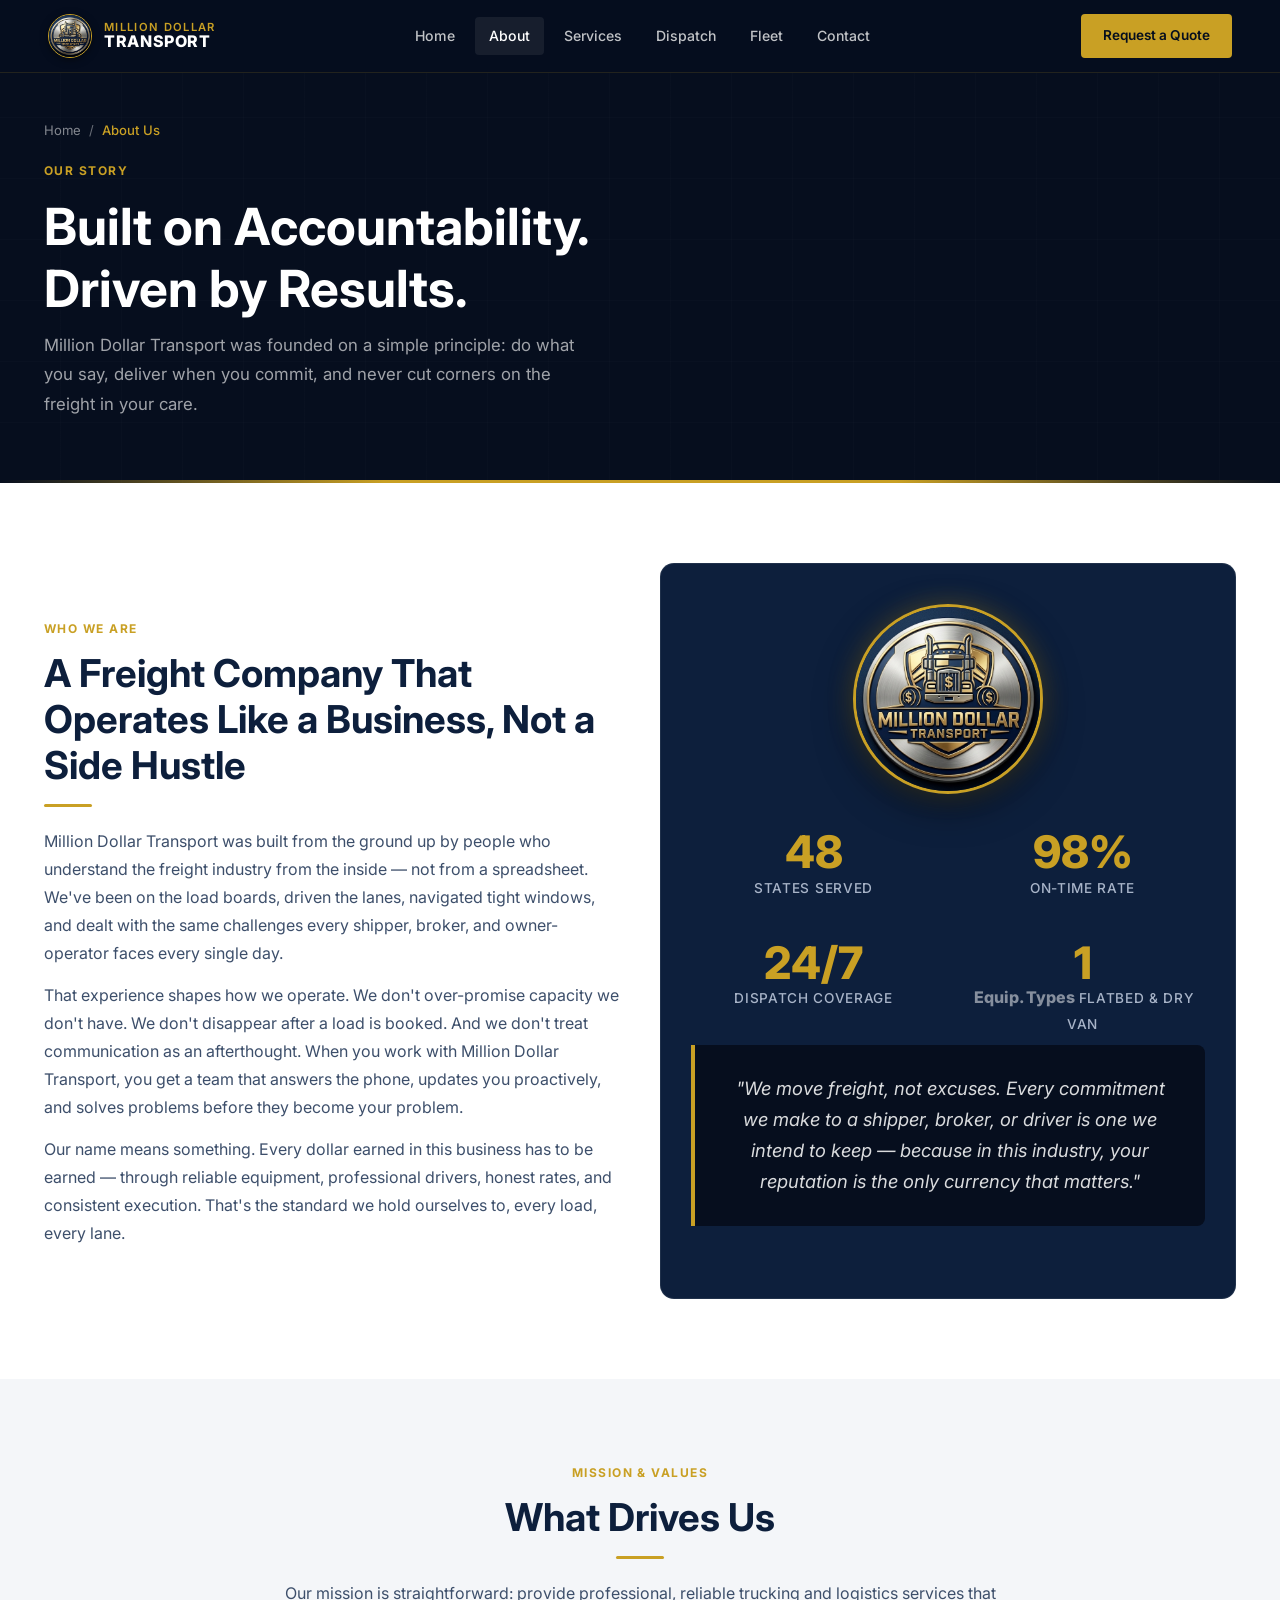
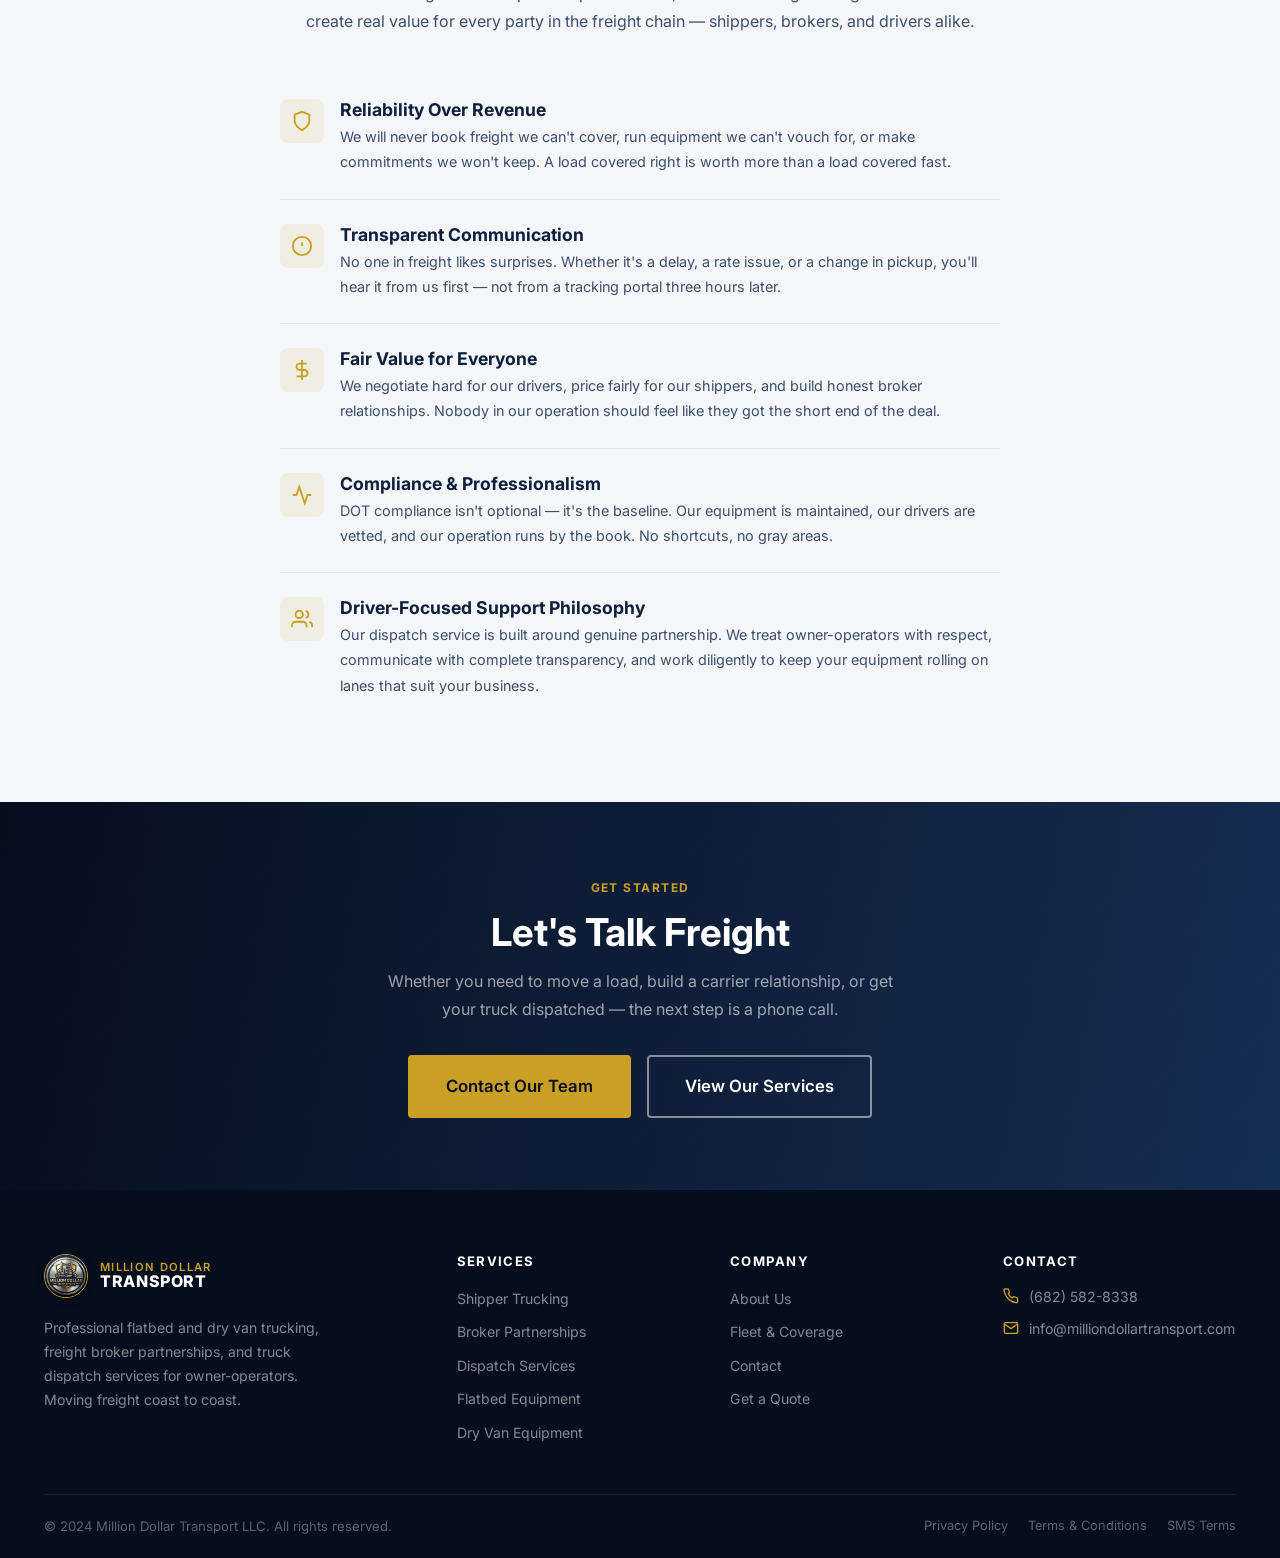
==== about.html @ 710939ff "Initial commit - Million Dollar Transport Website" ====
﻿<!DOCTYPE html>
<html lang="en">
<head>
  <meta charset="UTF-8" />
  <meta name="viewport" content="width=device-width, initial-scale=1.0" />
  <title>About Us — Million Dollar Transport</title>
  <meta name="description" content="Learn about Million Dollar Transport — a trucking and logistics company built on reliability, transparency, and delivering for shippers, brokers, and owner-operators." />
  <link rel="preconnect" href="https://fonts.googleapis.com" />
  <link rel="preconnect" href="https://fonts.gstatic.com" crossorigin />
  <link href="https://fonts.googleapis.com/css2?family=Inter:wght@400;500;600;700;800;900&display=swap" rel="stylesheet" />
  <link rel="stylesheet" href="css/style.css" />
</head>
<body>

<!-- NAV -->
<nav class="site-nav" role="navigation" aria-label="Main navigation">
  <div class="nav-inner">
    <a href="index.html" class="nav-logo" aria-label="Million Dollar Transport — Home">
      <img src="images/logo.jpg" alt="Million Dollar Transport Logo" class="nav-logo-img">
      <div class="nav-logo-text">
        <span class="nav-logo-line1">Million Dollar</span>
        <span class="nav-logo-line2">Transport</span>
      </div>
    </a>
    <div class="nav-links">
      <a href="index.html">Home</a>
      <a href="about.html">About</a>
      <a href="services.html">Services</a>
      <a href="dispatch.html">Dispatch</a>
      <a href="fleet.html">Fleet</a>
      <a href="contact.html">Contact</a>
    </div>
    <a href="contact.html" class="btn btn--gold btn--sm nav-cta">Request a Quote</a>
    <button class="nav-hamburger" aria-label="Toggle navigation" aria-expanded="false"><span></span><span></span><span></span></button>
  </div>
</nav>
<div class="nav-mobile" role="navigation" aria-label="Mobile navigation">
  <a href="index.html">Home</a><a href="about.html">About Us</a><a href="services.html">Services</a>
  <a href="dispatch.html">Dispatch Services</a><a href="fleet.html">Fleet &amp; Equipment</a>
  <a href="contact.html">Contact</a>
  <a href="contact.html" class="btn btn--gold">Request a Quote</a>
</div>

<!-- PAGE HERO -->
<section class="page-hero">
  <div class="container page-hero-content">
    <div class="breadcrumb"><a href="index.html">Home</a> / <span>About Us</span></div>
    <span class="section-label">Our Story</span>
    <h1>Built on Accountability.<br>Driven by Results.</h1>
    <p>Million Dollar Transport was founded on a simple principle: do what you say, deliver when you commit, and never cut corners on the freight in your care.</p>
  </div>
</section>

<!-- STORY SECTION -->
<section class="section">
  <div class="container">
    <div class="grid-2 align-center gap-lg">
      <div class="fade-in">
        <span class="section-label">Who We Are</span>
        <h2>A Freight Company That Operates Like a Business, Not a Side Hustle</h2>
        <div class="gold-rule"></div>
        <p>Million Dollar Transport was built from the ground up by people who understand the freight industry from the inside — not from a spreadsheet. We've been on the load boards, driven the lanes, navigated tight windows, and dealt with the same challenges every shipper, broker, and owner-operator faces every single day.</p>
        <p style="margin-top:14px;">That experience shapes how we operate. We don't over-promise capacity we don't have. We don't disappear after a load is booked. And we don't treat communication as an afterthought. When you work with Million Dollar Transport, you get a team that answers the phone, updates you proactively, and solves problems before they become your problem.</p>
        <p style="margin-top:14px;">Our name means something. Every dollar earned in this business has to be earned — through reliable equipment, professional drivers, honest rates, and consistent execution. That's the standard we hold ourselves to, every load, every lane.</p>
      </div>
      <div class="fade-in" style="transition-delay:.15s;">
        <!-- Stats block with Brand Emblem -->
        <div style="background:var(--navy);border-radius:var(--radius-lg);padding:40px 30px;box-shadow:var(--shadow-md);border:1px solid rgba(255,255,255,.08);text-align:center;">
          <img src="images/logo.jpg" alt="Million Dollar Transport Crest" class="brand-emblem-img" style="max-width:190px;margin:0 auto 28px;display:block;">
          <div style="display:grid;grid-template-columns:1fr 1fr;gap:24px;text-align:left;">
            <div class="stat-item">
            <span class="stat-num" data-count="48">0</span>
            <span class="stat-label">States Served</span>
          </div>
          <div class="stat-item">
            <span class="stat-num">98<span style="color:var(--gold)">%</span></span>
            <span class="stat-label">On-Time Rate</span>
          </div>
          <div class="stat-item">
            <span class="stat-num">24/7</span>
            <span class="stat-label">Dispatch Coverage</span>
          </div>
          <div class="stat-item">
            <span class="stat-num" data-count="2">0</span>
            <span class="stat-num" style="font-size:1rem;color:rgba(255,255,255,.5);display:inline;margin-left:2px;">Equip. Types</span>
            <span class="stat-label">Flatbed &amp; Dry Van</span>
          </div>
        </div>
        <div class="mission-block" style="margin-top:0;">
          <p>"We move freight, not excuses. Every commitment we make to a shipper, broker, or driver is one we intend to keep — because in this industry, your reputation is the only currency that matters."</p>
        </div>
      </div>
    </div>
  </div>
</section>

<!-- MISSION & VALUES -->
<section class="section section--gray">
  <div class="container">
    <div style="max-width:720px;margin:0 auto;">
      <div class="text-center mb-lg">
        <span class="section-label">Mission &amp; Values</span>
        <h2>What Drives Us</h2>
        <div class="gold-rule gold-rule--center"></div>
        <p>Our mission is straightforward: provide professional, reliable trucking and logistics services that create real value for every party in the freight chain — shippers, brokers, and drivers alike.</p>
      </div>
      <div>
        <div class="value-card fade-in">
          <div class="value-icon">
            <svg viewBox="0 0 24 24" aria-hidden="true"><path d="M12 22s8-4 8-10V5l-8-3-8 3v7c0 6 8 10 8 10z"/></svg>
          </div>
          <div class="value-body">
            <h4>Reliability Over Revenue</h4>
            <p>We will never book freight we can't cover, run equipment we can't vouch for, or make commitments we won't keep. A load covered right is worth more than a load covered fast.</p>
          </div>
        </div>
        <div class="value-card fade-in">
          <div class="value-icon">
            <svg viewBox="0 0 24 24" aria-hidden="true"><circle cx="12" cy="12" r="10"/><line x1="12" y1="8" x2="12" y2="12"/><line x1="12" y1="16" x2="12.01" y2="16"/></svg>
          </div>
          <div class="value-body">
            <h4>Transparent Communication</h4>
            <p>No one in freight likes surprises. Whether it's a delay, a rate issue, or a change in pickup, you'll hear it from us first — not from a tracking portal three hours later.</p>
          </div>
        </div>
        <div class="value-card fade-in">
          <div class="value-icon">
            <svg viewBox="0 0 24 24" aria-hidden="true"><line x1="12" y1="1" x2="12" y2="23"/><path d="M17 5H9.5a3.5 3.5 0 0 0 0 7h5a3.5 3.5 0 0 1 0 7H6"/></svg>
          </div>
          <div class="value-body">
            <h4>Fair Value for Everyone</h4>
            <p>We negotiate hard for our drivers, price fairly for our shippers, and build honest broker relationships. Nobody in our operation should feel like they got the short end of the deal.</p>
          </div>
        </div>
        <div class="value-card fade-in">
          <div class="value-icon">
            <svg viewBox="0 0 24 24" aria-hidden="true"><polyline points="22 12 18 12 15 21 9 3 6 12 2 12"/></svg>
          </div>
          <div class="value-body">
            <h4>Compliance &amp; Professionalism</h4>
            <p>DOT compliance isn't optional — it's the baseline. Our equipment is maintained, our drivers are vetted, and our operation runs by the book. No shortcuts, no gray areas.</p>
          </div>
        </div>
        <div class="value-card fade-in">
          <div class="value-icon">
            <svg viewBox="0 0 24 24" aria-hidden="true"><path d="M17 21v-2a4 4 0 0 0-4-4H5a4 4 0 0 0-4 4v2"/><circle cx="9" cy="7" r="4"/><path d="M23 21v-2a4 4 0 0 0-3-3.87"/><path d="M16 3.13a4 4 0 0 1 0 7.75"/></svg>
          </div>
          <div class="value-body">
            <h4>Driver-Focused Support Philosophy</h4>
            <p>Our dispatch service is built around genuine partnership. We treat owner-operators with respect, communicate with complete transparency, and work diligently to keep your equipment rolling on lanes that suit your business.</p>
          </div>
        </div>
      </div>
    </div>
  </div>
</section>

<!-- CTA -->
<div class="cta-band">
  <div class="container">
    <span class="section-label">Get Started</span>
    <h2>Let's Talk Freight</h2>
    <p>Whether you need to move a load, build a carrier relationship, or get your truck dispatched — the next step is a phone call.</p>
    <div class="actions">
      <a href="contact.html" class="btn btn--gold btn--lg">Contact Our Team</a>
      <a href="services.html" class="btn btn--outline-white btn--lg">View Our Services</a>
    </div>
  </div>
</div>

<!-- FOOTER -->
<footer class="site-footer" role="contentinfo">
  <div class="container">
    <div class="footer-top">
      <div class="footer-brand">
        <div class="footer-logo">
          <img src="images/logo.jpg" alt="Million Dollar Transport Logo" class="footer-logo-img">
          <div class="nav-logo-text"><span class="nav-logo-line1">Million Dollar</span><span class="nav-logo-line2">Transport</span></div>
        </div>
        <p>Professional flatbed and dry van trucking, freight broker partnerships, and truck dispatch services for owner-operators. Moving freight coast to coast.</p>
      </div>
      <div class="footer-col"><h4>Services</h4><ul><li><a href="services.html#shippers">Shipper Trucking</a></li><li><a href="services.html#brokers">Broker Partnerships</a></li><li><a href="dispatch.html">Dispatch Services</a></li><li><a href="fleet.html">Flatbed Equipment</a></li><li><a href="fleet.html">Dry Van Equipment</a></li></ul></div>
      <div class="footer-col"><h4>Company</h4><ul><li><a href="about.html">About Us</a></li><li><a href="fleet.html">Fleet &amp; Coverage</a></li><li><a href="contact.html">Contact</a></li><li><a href="contact.html">Get a Quote</a></li></ul></div>
      <div class="footer-col"><h4>Contact</h4>
        <div class="footer-contact-item"><svg viewBox="0 0 24 24" stroke-width="2" fill="none" aria-hidden="true"><path d="M22 16.92v3a2 2 0 0 1-2.18 2 19.79 19.79 0 0 1-8.63-3.07A19.5 19.5 0 0 1 4.69 12 19.79 19.79 0 0 1 1.61 3.41 2 2 0 0 1 3.6 1.21h3a2 2 0 0 1 2 1.72c.127.96.361 1.903.7 2.81a2 2 0 0 1-.45 2.11L7.91 8.73a16 16 0 0 0 6 6l.94-.94a2 2 0 0 1 2.11-.45c.907.339 1.85.573 2.81.7A2 2 0 0 1 21.73 16z"/></svg><a href="tel:+16825828338">(682) 582-8338</a></div>
        <div class="footer-contact-item"><svg viewBox="0 0 24 24" stroke-width="2" fill="none" aria-hidden="true"><path d="M4 4h16c1.1 0 2 .9 2 2v12c0 1.1-.9 2-2 2H4c-1.1 0-2-.9-2-2V6c0-1.1.9-2 2-2z"/><polyline points="22,6 12,13 2,6"/></svg><a href="mailto:info@milliondollartransport.com">info@milliondollartransport.com</a></div>
      </div>
    </div>
    <div class="footer-bottom">
      <p>&copy; 2024 Million Dollar Transport LLC. All rights reserved.</p>
      <div class="footer-legal"><a href="privacy.html">Privacy Policy</a><a href="terms.html">Terms &amp; Conditions</a><a href="sms-terms.html">SMS Terms</a></div>
    </div>
  </div>
</footer>
<script src="js/main.js"></script>
</body>
</html>
---- css/style.css ----
/* =====================================================
   MILLION DOLLAR TRANSPORT — GLOBAL STYLESHEET
   Design: Navy #0d1f3c / Gold #c9a024 / White / Steel Gray
   ===================================================== */

/* ---------- RESET & BASE ---------- */
*, *::before, *::after { box-sizing: border-box; margin: 0; padding: 0; }

html { scroll-behavior: smooth; font-size: 16px; }

body {
  font-family: 'Inter', 'Segoe UI', system-ui, -apple-system, sans-serif;
  color: #1a1f2e;
  background: #ffffff;
  line-height: 1.6;
  -webkit-font-smoothing: antialiased;
}

img { max-width: 100%; display: block; }
a { text-decoration: none; color: inherit; }
ul { list-style: none; }

/* ---------- CSS VARIABLES ---------- */
:root {
  --navy:        #0d1f3c;
  --navy-dark:   #060e1e;
  --navy-mid:    #162d52;
  --steel:       #3d4f6b;
  --steel-light: #6b7a94;
  --gold:        #c9a024;
  --gold-light:  #e8b830;
  --gold-dark:   #a07e18;
  --white:       #ffffff;
  --off-white:   #f4f6f9;
  --border:      #dde3ed;
  --text-dark:   #1a1f2e;
  --text-muted:  #6b7a94;

  --radius-sm:   4px;
  --radius:      8px;
  --radius-lg:   14px;

  --shadow-sm:   0 1px 4px rgba(0,0,0,.08);
  --shadow:      0 4px 18px rgba(0,0,0,.10);
  --shadow-lg:   0 12px 40px rgba(0,0,0,.18);

  --transition:  all .22s ease;
  --max-width:   1240px;
  --section-py:  80px;
}

/* ---------- TYPOGRAPHY ---------- */
h1,h2,h3,h4,h5,h6 {
  font-weight: 700;
  line-height: 1.2;
  color: var(--navy);
}
h1 { font-size: clamp(2rem, 4.5vw, 3.2rem); }
h2 { font-size: clamp(1.6rem, 3vw, 2.4rem); }
h3 { font-size: clamp(1.15rem, 2vw, 1.5rem); }
h4 { font-size: 1.1rem; }
p  { line-height: 1.75; color: var(--steel); }

.gold    { color: var(--gold); }
.navy    { color: var(--navy); }
.white   { color: var(--white); }
.muted   { color: var(--text-muted); }
.bold    { font-weight: 700; }
.small   { font-size: .875rem; }

/* ---------- LAYOUT UTILITIES ---------- */
.container {
  max-width: var(--max-width);
  margin: 0 auto;
  padding: 0 24px;
}
.section {
  padding: var(--section-py) 0;
}
.section--dark {
  background: var(--navy);
  color: var(--white);
}
.section--dark h2, .section--dark h3, .section--dark h4 { color: var(--white); }
.section--dark p { color: #a8b4c8; }

.section--gray {
  background: var(--off-white);
}
.section--border-top {
  border-top: 1px solid var(--border);
}

/* ---------- GRID HELPERS ---------- */
.grid-2 { display: grid; grid-template-columns: repeat(2, 1fr); gap: 32px; }
.grid-3 { display: grid; grid-template-columns: repeat(3, 1fr); gap: 28px; }
.grid-4 { display: grid; grid-template-columns: repeat(4, 1fr); gap: 24px; }

.flex { display: flex; }
.flex-center { display: flex; align-items: center; justify-content: center; }
.flex-between { display: flex; align-items: center; justify-content: space-between; }
.gap-sm { gap: 12px; }
.gap-md { gap: 24px; }
.gap-lg { gap: 40px; }
.align-center { align-items: center; }
.flex-col { flex-direction: column; }

.text-center { text-align: center; }
.text-left   { text-align: left; }
.mt-sm { margin-top: 12px; }
.mt-md { margin-top: 24px; }
.mt-lg { margin-top: 40px; }
.mb-sm { margin-bottom: 12px; }
.mb-md { margin-bottom: 24px; }
.mb-lg { margin-bottom: 40px; }

/* ---------- SECTION LABELS ---------- */
.section-label {
  display: inline-block;
  font-size: .75rem;
  font-weight: 700;
  letter-spacing: .12em;
  text-transform: uppercase;
  color: var(--gold);
  margin-bottom: 12px;
}

/* ---------- BUTTONS ---------- */
.btn {
  display: inline-flex;
  align-items: center;
  gap: 8px;
  padding: 13px 28px;
  font-size: .95rem;
  font-weight: 600;
  border-radius: var(--radius-sm);
  border: 2px solid transparent;
  cursor: pointer;
  transition: var(--transition);
  text-transform: none;
  white-space: nowrap;
  font-family: inherit;
}

.btn--gold {
  background: var(--gold);
  color: var(--navy-dark);
  border-color: var(--gold);
}
.btn--gold:hover {
  background: var(--gold-light);
  border-color: var(--gold-light);
  transform: translateY(-1px);
  box-shadow: 0 6px 20px rgba(201,160,36,.35);
}

.btn--outline-white {
  background: transparent;
  color: var(--white);
  border-color: rgba(255,255,255,.5);
}
.btn--outline-white:hover {
  background: rgba(255,255,255,.1);
  border-color: var(--white);
}

.btn--outline-navy {
  background: transparent;
  color: var(--navy);
  border-color: var(--navy);
}
.btn--outline-navy:hover {
  background: var(--navy);
  color: var(--white);
}

.btn--navy {
  background: var(--navy);
  color: var(--white);
  border-color: var(--navy);
}
.btn--navy:hover {
  background: var(--navy-mid);
  border-color: var(--navy-mid);
  transform: translateY(-1px);
}

.btn--sm { padding: 9px 20px; font-size: .85rem; }
.btn--lg { padding: 16px 36px; font-size: 1.05rem; }

/* ---------- CARDS ---------- */
.card {
  background: var(--white);
  border: 1px solid var(--border);
  border-radius: var(--radius-lg);
  padding: 32px 28px;
  transition: var(--transition);
}
.card:hover {
  box-shadow: var(--shadow-lg);
  transform: translateY(-3px);
  border-color: var(--gold);
}
.card--dark {
  background: var(--navy-mid);
  border-color: rgba(255,255,255,.08);
  color: var(--white);
}
.card--dark h3, .card--dark h4 { color: var(--white); }
.card--dark p { color: #a8b4c8; }

.card-icon {
  width: 52px;
  height: 52px;
  background: rgba(201,160,36,.12);
  border-radius: var(--radius);
  display: flex;
  align-items: center;
  justify-content: center;
  margin-bottom: 18px;
}
.card-icon svg { width: 26px; height: 26px; stroke: var(--gold); fill: none; stroke-width: 2; }
.card--dark .card-icon { background: rgba(201,160,36,.15); }

/* ---------- GOLD DIVIDER ---------- */
.gold-rule {
  width: 48px;
  height: 3px;
  background: var(--gold);
  border-radius: 2px;
  margin: 16px 0 20px;
}
.gold-rule--center { margin: 16px auto 20px; }

/* ---------- STAT ITEMS ---------- */
.stat-item { text-align: center; padding: 8px; }
.stat-num {
  font-size: clamp(2rem, 3.5vw, 2.8rem);
  font-weight: 800;
  color: var(--gold);
  line-height: 1;
  display: block;
}
.stat-label {
  font-size: .85rem;
  color: #a8b4c8;
  margin-top: 4px;
  font-weight: 500;
  text-transform: uppercase;
  letter-spacing: .05em;
}

/* ---------- BADGE / TAG ---------- */
.badge {
  display: inline-block;
  background: rgba(201,160,36,.15);
  color: var(--gold-dark);
  font-size: .78rem;
  font-weight: 700;
  padding: 3px 10px;
  border-radius: 3px;
  text-transform: uppercase;
  letter-spacing: .05em;
}
.badge--navy {
  background: rgba(13,31,60,.08);
  color: var(--navy);
}

/* =====================================================
   NAVIGATION
   ===================================================== */
.site-nav {
  position: fixed;
  top: 0; left: 0; right: 0;
  z-index: 1000;
  background: rgba(6,14,30,.97);
  backdrop-filter: blur(8px);
  -webkit-backdrop-filter: blur(8px);
  border-bottom: 1px solid rgba(201,160,36,.15);
  transition: box-shadow .3s;
}
.site-nav.scrolled {
  box-shadow: 0 2px 24px rgba(0,0,0,.35);
}
.nav-inner {
  display: flex;
  align-items: center;
  justify-content: space-between;
  height: 72px;
  padding: 0 28px;
  max-width: var(--max-width);
  margin: 0 auto;
}

/* Logo */
.nav-logo {
  display: flex;
  align-items: center;
  gap: 12px;
  text-decoration: none;
}
.nav-logo-img {
  width: 44px;
  height: 44px;
  aspect-ratio: 1 / 1;
  object-fit: cover;
  object-position: center;
  border-radius: 50%;
  border: 1.5px solid var(--gold);
  box-shadow: 0 2px 8px rgba(0,0,0,0.4);
  flex-shrink: 0;
  transition: transform 0.25s ease, box-shadow 0.25s ease;
}
.nav-logo:hover .nav-logo-img {
  transform: scale(1.08);
  box-shadow: 0 0 14px rgba(201,160,36,0.6);
}
.footer-logo-img {
  width: 44px;
  height: 44px;
  aspect-ratio: 1 / 1;
  object-fit: cover;
  object-position: center;
  border-radius: 50%;
  border: 1.5px solid var(--gold);
  box-shadow: 0 2px 8px rgba(0,0,0,0.3);
  flex-shrink: 0;
}
.brand-emblem-badge {
  display: inline-flex;
  flex-direction: column;
  align-items: center;
  text-align: center;
}
.brand-emblem-img {
  width: 100%;
  max-width: 260px;
  aspect-ratio: 1 / 1;
  object-fit: cover;
  object-position: center;
  border-radius: 50%;
  border: 3px solid var(--gold);
  box-shadow: 0 12px 36px rgba(0,0,0,0.5), 0 0 24px rgba(201,160,36,0.35);
  transition: transform 0.3s ease, box-shadow 0.3s ease;
}
.brand-emblem-img:hover {
  transform: scale(1.03);
  box-shadow: 0 16px 44px rgba(0,0,0,0.6), 0 0 32px rgba(201,160,36,0.55);
}
.brand-emblem-sm {
  width: 64px;
  height: 64px;
  aspect-ratio: 1 / 1;
  object-fit: cover;
  object-position: center;
  border-radius: 50%;
  border: 2px solid var(--gold);
  box-shadow: 0 4px 14px rgba(0,0,0,0.35);
  flex-shrink: 0;
}
.nav-logo-mark {
  width: 42px;
  height: 42px;
  background: var(--gold);
  border-radius: 4px;
  display: flex;
  align-items: center;
  justify-content: center;
  font-weight: 900;
  font-size: 1.1rem;
  color: var(--navy-dark);
  letter-spacing: -.02em;
  flex-shrink: 0;
}
.nav-logo-text { line-height: 1.1; }
.nav-logo-line1 {
  display: block;
  font-size: .7rem;
  font-weight: 600;
  color: var(--gold);
  text-transform: uppercase;
  letter-spacing: .12em;
}
.nav-logo-line2 {
  display: block;
  font-size: 1rem;
  font-weight: 800;
  color: var(--white);
  text-transform: uppercase;
  letter-spacing: .04em;
}

/* Nav links */
.nav-links {
  display: flex;
  align-items: center;
  gap: 6px;
}
.nav-links a {
  display: block;
  padding: 8px 14px;
  font-size: .88rem;
  font-weight: 500;
  color: rgba(255,255,255,.75);
  border-radius: var(--radius-sm);
  transition: var(--transition);
  white-space: nowrap;
}
.nav-links a:hover, .nav-links a.active {
  color: var(--white);
  background: rgba(255,255,255,.07);
}

.nav-cta { margin-left: 12px; }

/* Hamburger */
.nav-hamburger {
  display: none;
  flex-direction: column;
  gap: 5px;
  background: none;
  border: none;
  cursor: pointer;
  padding: 6px;
  border-radius: var(--radius-sm);
}
.nav-hamburger span {
  display: block;
  width: 24px;
  height: 2px;
  background: var(--white);
  border-radius: 2px;
  transition: var(--transition);
}
.nav-hamburger.open span:nth-child(1) { transform: rotate(45deg) translate(5px,5px); }
.nav-hamburger.open span:nth-child(2) { opacity: 0; }
.nav-hamburger.open span:nth-child(3) { transform: rotate(-45deg) translate(5px,-5px); }

/* Mobile menu */
.nav-mobile {
  display: none;
  position: fixed;
  top: 72px; left: 0; right: 0;
  background: var(--navy-dark);
  border-top: 1px solid rgba(201,160,36,.15);
  padding: 16px 24px 24px;
  z-index: 999;
  box-shadow: 0 8px 32px rgba(0,0,0,.4);
}
.nav-mobile.open { display: block; }
.nav-mobile a {
  display: block;
  padding: 12px 0;
  font-size: 1rem;
  font-weight: 500;
  color: rgba(255,255,255,.85);
  border-bottom: 1px solid rgba(255,255,255,.07);
}
.nav-mobile a:last-child { border-bottom: none; }
.nav-mobile a:hover { color: var(--gold); }
.nav-mobile .btn {
  display: flex;
  justify-content: center;
  margin-top: 16px;
}

/* =====================================================
   HERO SECTION
   ===================================================== */
.hero {
  position: relative;
  min-height: 100vh;
  display: flex;
  align-items: center;
  overflow: hidden;
  padding-top: 72px;
}

.hero-bg {
  position: absolute;
  inset: 0;
  background: var(--navy-dark);
}

/* Industrial grid / texture overlay */
.hero-bg::before {
  content: '';
  position: absolute;
  inset: 0;
  background:
    linear-gradient(135deg, rgba(13,31,60,.98) 40%, rgba(6,14,30,.85) 100%),
    repeating-linear-gradient(
      0deg,
      transparent,
      transparent 60px,
      rgba(255,255,255,.012) 60px,
      rgba(255,255,255,.012) 61px
    ),
    repeating-linear-gradient(
      90deg,
      transparent,
      transparent 60px,
      rgba(255,255,255,.012) 60px,
      rgba(255,255,255,.012) 61px
    );
  z-index: 1;
}

/* Gold accent line bottom */
.hero-bg::after {
  content: '';
  position: absolute;
  bottom: 0; left: 0; right: 0;
  height: 3px;
  background: linear-gradient(90deg, transparent, var(--gold), transparent);
  z-index: 3;
}

/* Decorative highway lines */
.hero-road {
  position: absolute;
  right: 0; top: 0; bottom: 0;
  width: 50%;
  z-index: 2;
  opacity: .07;
  background:
    repeating-linear-gradient(
      -15deg,
      transparent,
      transparent 80px,
      rgba(255,255,255,.4) 80px,
      rgba(255,255,255,.4) 82px
    );
}

.hero-content {
  position: relative;
  z-index: 4;
  max-width: var(--max-width);
  margin: 0 auto;
  padding: 80px 28px;
}

.hero-grid {
  display: grid;
  grid-template-columns: 1fr auto;
  align-items: center;
  gap: 50px;
}
.hero-emblem-showcase {
  position: relative;
  display: flex;
  flex-direction: column;
  align-items: center;
  margin-bottom: 40px;
}
.hero-emblem-img {
  width: 260px;
  height: 260px;
  aspect-ratio: 1 / 1;
  object-fit: cover;
  object-position: center;
  border-radius: 50%;
  border: 4px solid var(--gold);
  box-shadow: 0 16px 45px rgba(0,0,0,0.65), 0 0 35px rgba(201,160,36,0.35);
  animation: emblemFloat 6s ease-in-out infinite;
}
.hero-emblem-badge-tag {
  margin-top: 14px;
  font-size: .75rem;
  letter-spacing: .12em;
  text-transform: uppercase;
  color: var(--gold);
  font-weight: 700;
  background: rgba(13,31,60,.8);
  border: 1px solid rgba(201,160,36,.4);
  padding: 4px 14px;
  border-radius: 20px;
  backdrop-filter: blur(8px);
}
@keyframes emblemFloat {
  0%, 100% { transform: translateY(0); }
  50% { transform: translateY(-7px); }
}
@media (max-width: 900px) {
  .hero-grid {
    grid-template-columns: 1fr;
    gap: 30px;
  }
  .hero-emblem-showcase {
    display: none;
  }
}

.hero-eyebrow {
  font-size: .75rem;
  font-weight: 700;
  letter-spacing: .18em;
  text-transform: uppercase;
  color: var(--gold);
  margin-bottom: 20px;
  display: flex;
  align-items: center;
  gap: 10px;
}
.hero-eyebrow::before {
  content: '';
  display: block;
  width: 28px;
  height: 2px;
  background: var(--gold);
  border-radius: 2px;
}

.hero-headline {
  font-size: clamp(2.4rem, 5.5vw, 4rem);
  font-weight: 800;
  color: var(--white);
  line-height: 1.1;
  max-width: 700px;
  margin-bottom: 24px;
}
.hero-headline em {
  color: var(--gold);
  font-style: normal;
  display: block;
}

.hero-subhead {
  font-size: 1.1rem;
  color: rgba(255,255,255,.65);
  max-width: 520px;
  margin-bottom: 40px;
  line-height: 1.7;
}

.hero-actions {
  display: flex;
  gap: 16px;
  flex-wrap: wrap;
  margin-bottom: 60px;
}

.hero-stats {
  display: flex;
  gap: 40px;
  flex-wrap: wrap;
  padding-top: 40px;
  border-top: 1px solid rgba(255,255,255,.1);
}
.hero-stat { }
.hero-stat .num {
  font-size: 1.8rem;
  font-weight: 800;
  color: var(--gold);
  display: block;
}
.hero-stat .lbl {
  font-size: .8rem;
  color: rgba(255,255,255,.5);
  font-weight: 500;
  text-transform: uppercase;
  letter-spacing: .07em;
}

/* =====================================================
   PAGE HERO (inner pages)
   ===================================================== */
.page-hero {
  background: var(--navy-dark);
  padding: 120px 0 64px;
  position: relative;
  overflow: hidden;
}
.page-hero::before {
  content: '';
  position: absolute;
  inset: 0;
  background:
    repeating-linear-gradient(
      0deg, transparent, transparent 60px,
      rgba(255,255,255,.01) 60px, rgba(255,255,255,.01) 61px
    ),
    repeating-linear-gradient(
      90deg, transparent, transparent 60px,
      rgba(255,255,255,.01) 60px, rgba(255,255,255,.01) 61px
    );
}
.page-hero::after {
  content: '';
  position: absolute;
  bottom: 0; left: 0; right: 0;
  height: 3px;
  background: linear-gradient(90deg, transparent, var(--gold) 30%, var(--gold) 70%, transparent);
}
.page-hero-content {
  position: relative;
  z-index: 2;
}
.page-hero h1 { color: var(--white); margin-bottom: 12px; }
.page-hero p { color: rgba(255,255,255,.62); max-width: 560px; font-size: 1.05rem; }
.page-hero .section-label { margin-bottom: 16px; }

/* =====================================================
   SERVICES OVERVIEW
   ===================================================== */
.service-card {
  background: var(--white);
  border: 1px solid var(--border);
  border-radius: var(--radius-lg);
  padding: 36px 30px;
  transition: var(--transition);
  position: relative;
  overflow: hidden;
}
.service-card::before {
  content: '';
  position: absolute;
  top: 0; left: 0; right: 0;
  height: 3px;
  background: var(--gold);
  transform: scaleX(0);
  transition: transform .25s ease;
  transform-origin: left;
}
.service-card:hover::before { transform: scaleX(1); }
.service-card:hover {
  box-shadow: var(--shadow-lg);
  transform: translateY(-4px);
}
.service-card h3 { margin: 16px 0 10px; }
.service-card p { font-size: .93rem; margin-bottom: 20px; }
.service-card .learn-more {
  font-size: .88rem;
  font-weight: 600;
  color: var(--gold-dark);
  display: inline-flex;
  align-items: center;
  gap: 6px;
  transition: gap .2s ease;
}
.service-card:hover .learn-more { gap: 10px; }
.service-card .learn-more::after { content: '→'; }

/* =====================================================
   TRUST STRIP
   ===================================================== */
.trust-strip {
  background: var(--navy);
  padding: 28px 0;
  border-top: 1px solid rgba(201,160,36,.15);
  border-bottom: 1px solid rgba(201,160,36,.15);
}
.trust-item {
  display: flex;
  align-items: center;
  gap: 12px;
  color: rgba(255,255,255,.8);
}
.trust-item svg { stroke: var(--gold); fill: none; stroke-width: 2; flex-shrink: 0; }
.trust-item span { font-size: .88rem; font-weight: 500; }

/* =====================================================
   EQUIPMENT CARDS
   ===================================================== */
.equip-card {
  background: var(--navy-mid);
  border-radius: var(--radius-lg);
  overflow: hidden;
  border: 1px solid rgba(255,255,255,.06);
  transition: var(--transition);
}
.equip-card:hover {
  transform: translateY(-4px);
  box-shadow: var(--shadow-lg);
  border-color: rgba(201,160,36,.3);
}
.equip-visual {
  height: 200px;
  display: flex;
  align-items: center;
  justify-content: center;
  font-size: 5rem;
  position: relative;
  overflow: hidden;
  background: var(--navy-dark);
}
.equip-visual::before {
  content: '';
  position: absolute;
  inset: 0;
  background: repeating-linear-gradient(
    45deg,
    transparent, transparent 20px,
    rgba(255,255,255,.015) 20px, rgba(255,255,255,.015) 21px
  );
}
.equip-svg {
  width: 200px;
  height: 80px;
  position: relative;
  z-index: 1;
}
.equip-body {
  padding: 28px 24px;
}
.equip-body h3 { color: var(--white); margin-bottom: 8px; }
.equip-body p { color: #a8b4c8; font-size: .92rem; margin-bottom: 16px; }
.equip-specs {
  display: flex;
  flex-wrap: wrap;
  gap: 8px;
}
.equip-spec {
  background: rgba(201,160,36,.1);
  color: var(--gold);
  font-size: .78rem;
  font-weight: 600;
  padding: 4px 10px;
  border-radius: 3px;
  text-transform: uppercase;
  letter-spacing: .04em;
}

/* =====================================================
   DISPATCH SECTION
   ===================================================== */
.dispatch-option {
  background: var(--white);
  border: 2px solid var(--border);
  border-radius: var(--radius-lg);
  padding: 36px 30px;
  transition: var(--transition);
  position: relative;
}
.dispatch-option.featured {
  border-color: var(--gold);
}
.dispatch-option .featured-badge {
  position: absolute;
  top: -12px;
  left: 30px;
  background: var(--gold);
  color: var(--navy-dark);
  font-size: .72rem;
  font-weight: 700;
  padding: 3px 12px;
  border-radius: 3px;
  text-transform: uppercase;
  letter-spacing: .08em;
}
.dispatch-option h3 { color: var(--navy); margin: 0 0 8px; }
.dispatch-option .sub { color: var(--text-muted); font-size: .9rem; margin-bottom: 20px; }
.dispatch-option:hover {
  box-shadow: var(--shadow-lg);
  transform: translateY(-3px);
}

.dispatch-list {
  display: flex;
  flex-direction: column;
  gap: 10px;
  margin-bottom: 28px;
}
.dispatch-list li {
  display: flex;
  align-items: flex-start;
  gap: 10px;
  font-size: .93rem;
  color: var(--steel);
}
.dispatch-list li::before {
  content: '';
  display: block;
  width: 18px;
  height: 18px;
  min-width: 18px;
  border-radius: 50%;
  background: rgba(201,160,36,.15);
  background-image: url("data:image/svg+xml,%3Csvg xmlns='http://www.w3.org/2000/svg' viewBox='0 0 24 24' fill='none' stroke='%23c9a024' stroke-width='2.5' stroke-linecap='round' stroke-linejoin='round'%3E%3Cpolyline points='20 6 9 17 4 12'%3E%3C/polyline%3E%3C/svg%3E");
  background-size: 12px;
  background-position: center;
  background-repeat: no-repeat;
  margin-top: 2px;
}

/* =====================================================
   HOW IT WORKS — STEPS
   ===================================================== */
.steps {
  counter-reset: step-counter;
}
.step-item {
  display: flex;
  gap: 24px;
  padding: 28px 0;
  border-bottom: 1px solid var(--border);
  position: relative;
}
.step-item:last-child { border-bottom: none; }
.step-num {
  width: 48px;
  height: 48px;
  min-width: 48px;
  background: var(--navy);
  color: var(--gold);
  font-weight: 800;
  font-size: 1.1rem;
  border-radius: 50%;
  display: flex;
  align-items: center;
  justify-content: center;
}
.step-body h4 { margin-bottom: 6px; }
.step-body p { font-size: .93rem; }

/* =====================================================
   ABOUT / MISSION
   ===================================================== */
.mission-block {
  background: var(--navy-dark);
  border-left: 4px solid var(--gold);
  border-radius: 0 var(--radius) var(--radius) 0;
  padding: 28px 32px;
  margin: 32px 0;
}
.mission-block p {
  font-size: 1.15rem;
  color: rgba(255,255,255,.85);
  font-style: italic;
  line-height: 1.7;
}

.value-card {
  display: flex;
  gap: 16px;
  padding: 24px 0;
  border-bottom: 1px solid var(--border);
}
.value-card:last-child { border-bottom: none; }
.value-icon {
  width: 44px;
  height: 44px;
  min-width: 44px;
  background: rgba(201,160,36,.1);
  border-radius: var(--radius);
  display: flex;
  align-items: center;
  justify-content: center;
}
.value-icon svg { width: 22px; height: 22px; stroke: var(--gold); fill: none; stroke-width: 2; }
.value-body h4 { margin-bottom: 4px; }
.value-body p { font-size: .9rem; }

/* =====================================================
   FLEET PAGE
   ===================================================== */
.fleet-spec-table {
  width: 100%;
  border-collapse: collapse;
  font-size: .93rem;
  margin-top: 16px;
}
.fleet-spec-table th {
  background: var(--navy);
  color: var(--white);
  padding: 12px 16px;
  text-align: left;
  font-size: .82rem;
  font-weight: 600;
  text-transform: uppercase;
  letter-spacing: .06em;
}
.fleet-spec-table td {
  padding: 11px 16px;
  border-bottom: 1px solid var(--border);
  color: var(--steel);
}
.fleet-spec-table tr:nth-child(even) td { background: var(--off-white); }
.fleet-spec-table td:first-child { font-weight: 600; color: var(--navy); }

/* Coverage map */
.coverage-block {
  background: var(--navy);
  border-radius: var(--radius-lg);
  padding: 40px;
  text-align: center;
  position: relative;
  overflow: hidden;
}
.coverage-block::before {
  content: '';
  position: absolute;
  inset: 0;
  background: repeating-linear-gradient(
    45deg, transparent, transparent 24px,
    rgba(255,255,255,.015) 24px, rgba(255,255,255,.015) 25px
  );
}
.coverage-block h3 { color: var(--white); margin-bottom: 16px; position: relative; }
.coverage-block p { color: #a8b4c8; position: relative; }
.coverage-regions {
  display: flex;
  flex-wrap: wrap;
  gap: 10px;
  justify-content: center;
  margin-top: 24px;
  position: relative;
}
.region-tag {
  background: rgba(201,160,36,.15);
  border: 1px solid rgba(201,160,36,.25);
  color: var(--gold);
  font-size: .82rem;
  font-weight: 600;
  padding: 6px 14px;
  border-radius: 3px;
  text-transform: uppercase;
  letter-spacing: .04em;
}

/* =====================================================
   CONTACT PAGE
   ===================================================== */
.contact-grid {
  display: grid;
  grid-template-columns: 1fr 1.5fr;
  gap: 48px;
  align-items: start;
}
.contact-info-card {
  background: var(--navy);
  border-radius: var(--radius-lg);
  padding: 36px;
  color: var(--white);
  position: sticky;
  top: 96px;
}
.contact-info-card h3 { color: var(--white); margin-bottom: 24px; }
.contact-item {
  display: flex;
  gap: 14px;
  margin-bottom: 24px;
  align-items: flex-start;
}
.contact-item-icon {
  width: 40px;
  height: 40px;
  min-width: 40px;
  background: rgba(201,160,36,.15);
  border-radius: var(--radius);
  display: flex;
  align-items: center;
  justify-content: center;
}
.contact-item-icon svg { width: 20px; height: 20px; stroke: var(--gold); fill: none; stroke-width: 2; }
.contact-item-text label {
  display: block;
  font-size: .75rem;
  font-weight: 600;
  color: rgba(255,255,255,.45);
  text-transform: uppercase;
  letter-spacing: .08em;
  margin-bottom: 2px;
}
.contact-item-text a, .contact-item-text span {
  font-size: .95rem;
  font-weight: 500;
  color: var(--white);
}
.contact-item-text a:hover { color: var(--gold); }

/* Form */
.contact-form { }
.form-grid {
  display: grid;
  grid-template-columns: 1fr 1fr;
  gap: 16px;
  margin-bottom: 16px;
}
.form-group { margin-bottom: 16px; }
.form-group label {
  display: block;
  font-size: .85rem;
  font-weight: 600;
  color: var(--navy);
  margin-bottom: 6px;
}
.form-group input,
.form-group select,
.form-group textarea {
  width: 100%;
  padding: 12px 16px;
  border: 1.5px solid var(--border);
  border-radius: var(--radius);
  font-size: .93rem;
  font-family: inherit;
  color: var(--text-dark);
  background: var(--white);
  transition: border-color .2s, box-shadow .2s;
  outline: none;
}
.form-group input:focus,
.form-group select:focus,
.form-group textarea:focus {
  border-color: var(--gold);
  box-shadow: 0 0 0 3px rgba(201,160,36,.15);
}
.form-group textarea { resize: vertical; min-height: 130px; }
.form-consent {
  font-size: .82rem;
  color: var(--text-muted);
  margin-bottom: 20px;
  line-height: 1.6;
}
.form-consent a { color: var(--gold-dark); text-decoration: underline; }

/* =====================================================
   LEGAL PAGES
   ===================================================== */
.legal-content {
  max-width: 820px;
  margin: 0 auto;
}
.legal-content h2 {
  font-size: 1.4rem;
  margin: 36px 0 12px;
  padding-top: 12px;
  border-top: 1px solid var(--border);
}
.legal-content h2:first-of-type { border-top: none; margin-top: 0; }
.legal-content h3 { font-size: 1.1rem; margin: 20px 0 8px; color: var(--steel); }
.legal-content p { font-size: .93rem; margin-bottom: 14px; }
.legal-content ul {
  list-style: disc;
  padding-left: 24px;
  margin-bottom: 14px;
}
.legal-content ul li {
  font-size: .93rem;
  color: var(--steel);
  margin-bottom: 6px;
  padding-left: 4px;
}
.legal-content .highlight-box {
  background: rgba(201,160,36,.08);
  border-left: 4px solid var(--gold);
  border-radius: 0 var(--radius) var(--radius) 0;
  padding: 18px 22px;
  margin: 20px 0;
  font-size: .93rem;
  color: var(--steel);
}
.legal-content .highlight-box strong { color: var(--navy); }
.legal-effective {
  background: var(--off-white);
  border-radius: var(--radius);
  padding: 14px 20px;
  font-size: .85rem;
  color: var(--text-muted);
  margin-bottom: 32px;
  display: flex;
  gap: 24px;
}

/* =====================================================
   FOOTER
   ===================================================== */
.site-footer {
  background: var(--navy-dark);
  color: rgba(255,255,255,.7);
  padding-top: 64px;
}
.footer-top {
  display: grid;
  grid-template-columns: 1.6fr 1fr 1fr 1fr;
  gap: 40px;
  padding-bottom: 48px;
  border-bottom: 1px solid rgba(255,255,255,.07);
}
.footer-brand {}
.footer-logo {
  display: flex;
  align-items: center;
  gap: 12px;
  margin-bottom: 18px;
}
.footer-brand p {
  font-size: .88rem;
  color: rgba(255,255,255,.5);
  line-height: 1.7;
  max-width: 300px;
}
.footer-col h4 {
  color: var(--white);
  font-size: .82rem;
  font-weight: 700;
  text-transform: uppercase;
  letter-spacing: .1em;
  margin-bottom: 16px;
}
.footer-col ul {
  display: flex;
  flex-direction: column;
  gap: 8px;
}
.footer-col ul li a {
  font-size: .88rem;
  color: rgba(255,255,255,.5);
  transition: color .2s;
}
.footer-col ul li a:hover { color: var(--gold); }
.footer-contact-item {
  display: flex;
  gap: 10px;
  margin-bottom: 10px;
  font-size: .88rem;
  color: rgba(255,255,255,.5);
  align-items: flex-start;
}
.footer-contact-item svg { stroke: var(--gold); flex-shrink: 0; width: 16px; height: 16px; margin-top: 2px; }
.footer-contact-item a { color: rgba(255,255,255,.5); }
.footer-contact-item a:hover { color: var(--gold); }

.footer-bottom {
  display: flex;
  align-items: center;
  justify-content: space-between;
  padding: 20px 0;
  flex-wrap: wrap;
  gap: 12px;
}
.footer-bottom p { font-size: .82rem; color: rgba(255,255,255,.35); }
.footer-legal {
  display: flex;
  gap: 20px;
  flex-wrap: wrap;
}
.footer-legal a {
  font-size: .8rem;
  color: rgba(255,255,255,.35);
  transition: color .2s;
}
.footer-legal a:hover { color: var(--gold); }

/* =====================================================
   CTA BAND
   ===================================================== */
.cta-band {
  background: linear-gradient(100deg, var(--navy-dark), var(--navy-mid));
  padding: 72px 0;
  text-align: center;
  position: relative;
  overflow: hidden;
}
.cta-band::before {
  content: '';
  position: absolute;
  inset: 0;
  background: repeating-linear-gradient(
    -45deg, transparent, transparent 40px,
    rgba(255,255,255,.01) 40px, rgba(255,255,255,.01) 41px
  );
}
.cta-band > * { position: relative; z-index: 2; }
.cta-band h2 { color: var(--white); margin-bottom: 12px; }
.cta-band p { color: rgba(255,255,255,.6); max-width: 520px; margin: 0 auto 32px; }
.cta-band .actions { display: flex; gap: 16px; justify-content: center; flex-wrap: wrap; }

/* =====================================================
   BREADCRUMB
   ===================================================== */
.breadcrumb {
  display: flex;
  align-items: center;
  gap: 8px;
  font-size: .82rem;
  color: rgba(255,255,255,.4);
  margin-bottom: 16px;
}
.breadcrumb a { color: rgba(255,255,255,.5); }
.breadcrumb a:hover { color: var(--gold); }
.breadcrumb span { color: var(--gold); font-weight: 500; }

/* =====================================================
   MISC HELPERS
   ===================================================== */
.divider {
  height: 1px;
  background: var(--border);
  margin: 0;
}
.divider--dark { background: rgba(255,255,255,.08); }

/* Animated counter */
.count-num { display: inline; }

/* Scroll fade-in */
.fade-in {
  opacity: 0;
  transform: translateY(24px);
  transition: opacity .6s ease, transform .6s ease;
}
.fade-in.visible {
  opacity: 1;
  transform: none;
}

/* =====================================================
   RESPONSIVE
   ===================================================== */
@media (max-width: 1024px) {
  .grid-4 { grid-template-columns: repeat(2, 1fr); }
  .footer-top { grid-template-columns: 1fr 1fr; }
  .contact-grid { grid-template-columns: 1fr; }
  .contact-info-card { position: static; }
}

@media (max-width: 768px) {
  :root { --section-py: 56px; }
  .nav-links, .nav-cta { display: none; }
  .nav-hamburger { display: flex; }

  .grid-2, .grid-3, .grid-4 { grid-template-columns: 1fr; }
  .hero-stats { gap: 24px; }
  .hero-actions { flex-direction: column; }
  .hero-actions .btn { justify-content: center; }

  .footer-top { grid-template-columns: 1fr; gap: 32px; }
  .footer-bottom { flex-direction: column; align-items: flex-start; }

  .form-grid { grid-template-columns: 1fr; }

  .cta-band .actions { flex-direction: column; align-items: center; }
}

@media (max-width: 480px) {
  .container { padding: 0 16px; }
  .nav-inner { padding: 0 16px; }
  .hero-headline { font-size: 2rem; }
}
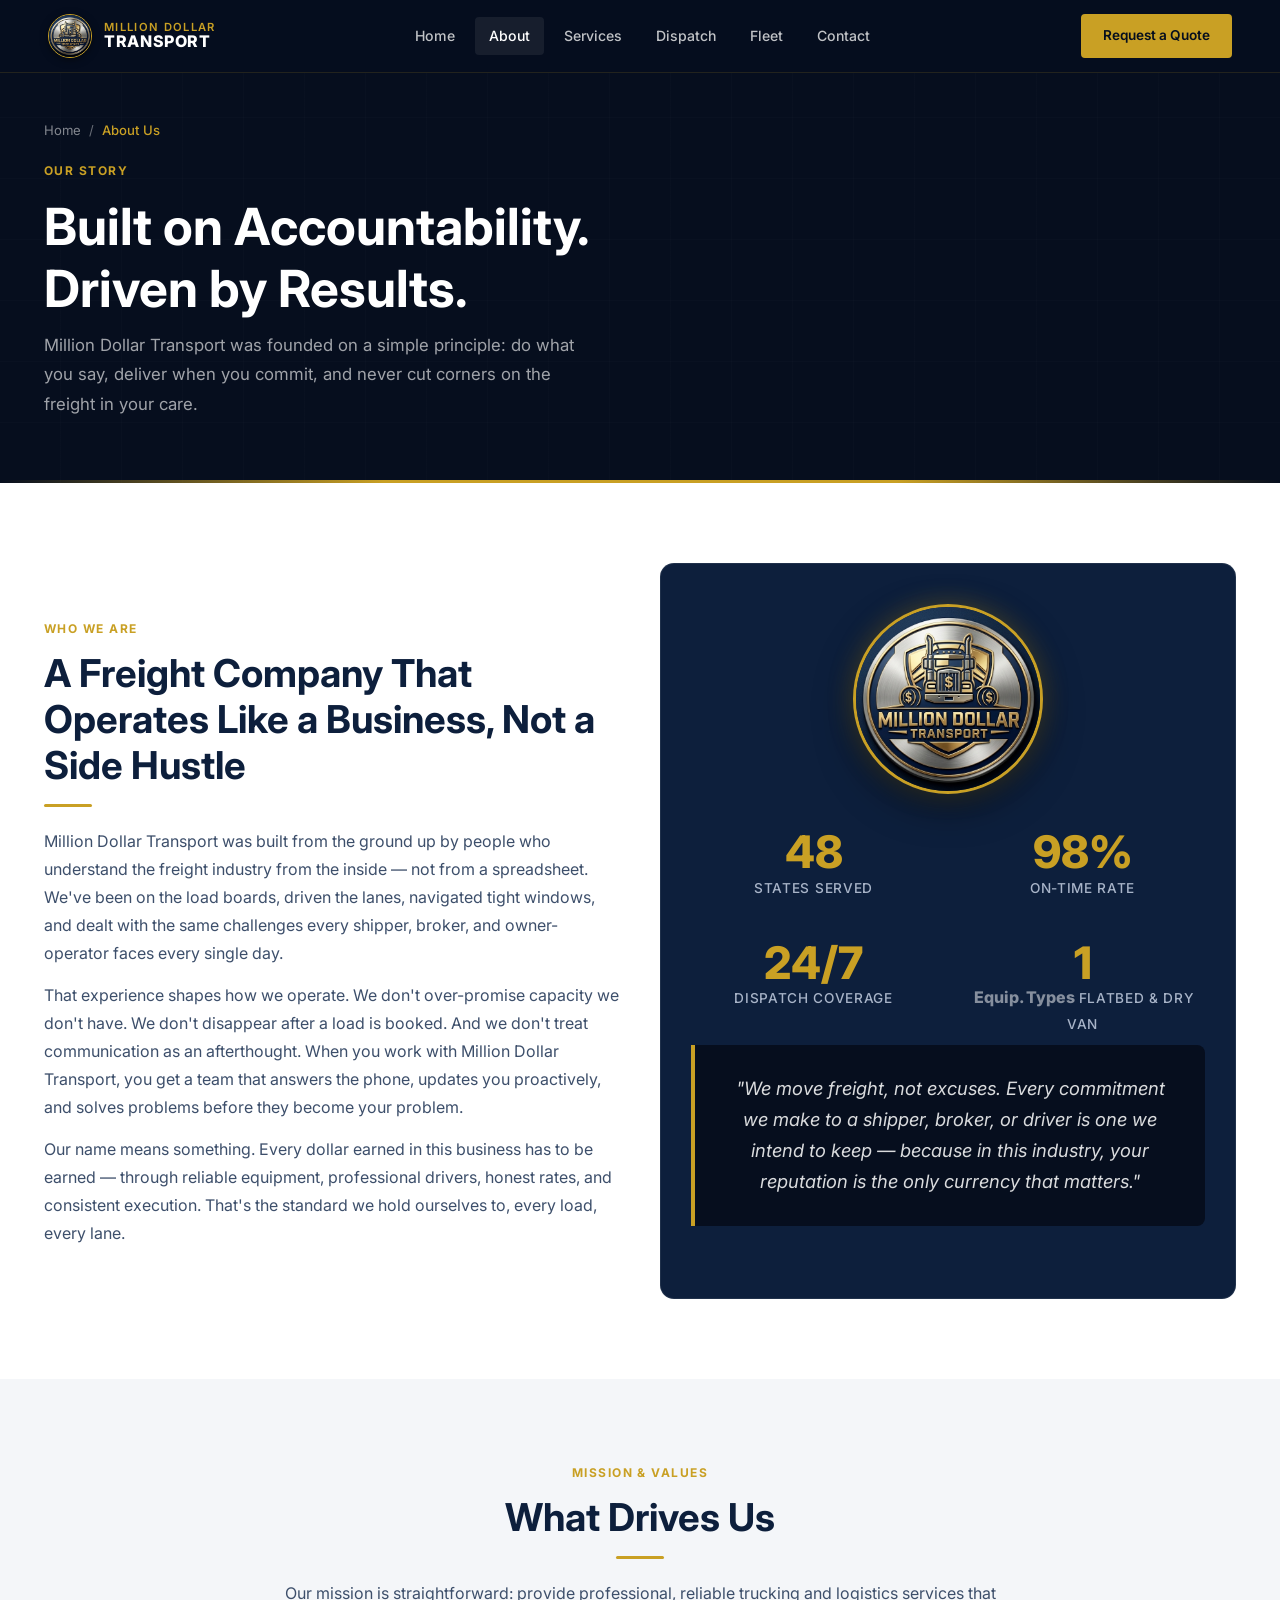
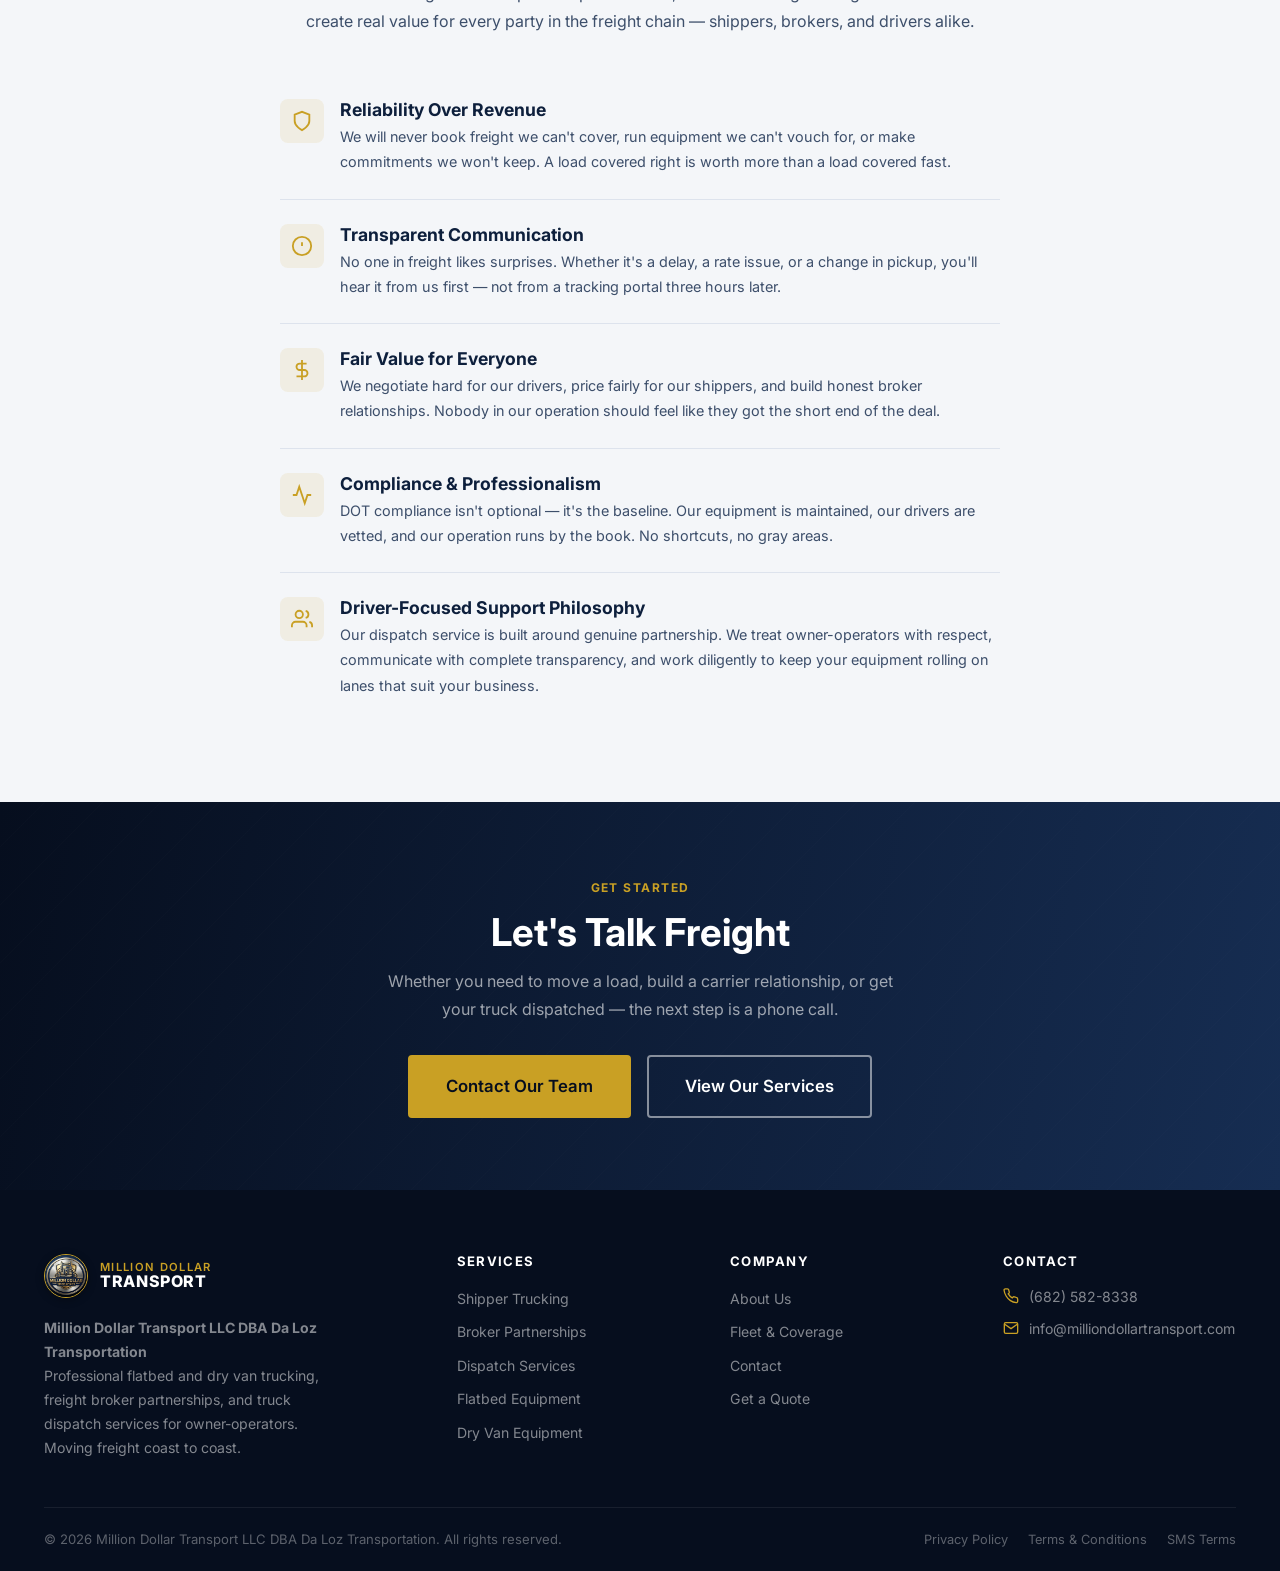
==== commit d7afcfee: "10DLC Compliance Option 2: Add DBA name Da Loz Transportation, update copyright to 2026, and update " ====
--- a/about.html
+++ b/about.html
@@ -1,4 +1,4 @@
-﻿<!DOCTYPE html>
+<!DOCTYPE html>
 <html lang="en">
 <head>
   <meta charset="UTF-8" />
@@ -15,8 +15,8 @@
 <!-- NAV -->
 <nav class="site-nav" role="navigation" aria-label="Main navigation">
   <div class="nav-inner">
-    <a href="index.html" class="nav-logo" aria-label="Million Dollar Transport — Home">
-      <img src="images/logo.jpg" alt="Million Dollar Transport Logo" class="nav-logo-img">
+    <a href="index.html" class="nav-logo" aria-label="Million Dollar Transport LLC DBA Da Loz Transportation — Home">
+      <img src="images/logo.jpg" alt="Million Dollar Transport LLC DBA Da Loz Transportation Logo" class="nav-logo-img">
       <div class="nav-logo-text">
         <span class="nav-logo-line1">Million Dollar</span>
         <span class="nav-logo-line2">Transport</span>
@@ -174,10 +174,10 @@
     <div class="footer-top">
       <div class="footer-brand">
         <div class="footer-logo">
-          <img src="images/logo.jpg" alt="Million Dollar Transport Logo" class="footer-logo-img">
+          <img src="images/logo.jpg" alt="Million Dollar Transport LLC DBA Da Loz Transportation Logo" class="footer-logo-img">
           <div class="nav-logo-text"><span class="nav-logo-line1">Million Dollar</span><span class="nav-logo-line2">Transport</span></div>
         </div>
-        <p>Professional flatbed and dry van trucking, freight broker partnerships, and truck dispatch services for owner-operators. Moving freight coast to coast.</p>
+        <p><strong>Million Dollar Transport LLC DBA Da Loz Transportation</strong><br>Professional flatbed and dry van trucking, freight broker partnerships, and truck dispatch services for owner-operators. Moving freight coast to coast.</p>
       </div>
       <div class="footer-col"><h4>Services</h4><ul><li><a href="services.html#shippers">Shipper Trucking</a></li><li><a href="services.html#brokers">Broker Partnerships</a></li><li><a href="dispatch.html">Dispatch Services</a></li><li><a href="fleet.html">Flatbed Equipment</a></li><li><a href="fleet.html">Dry Van Equipment</a></li></ul></div>
       <div class="footer-col"><h4>Company</h4><ul><li><a href="about.html">About Us</a></li><li><a href="fleet.html">Fleet &amp; Coverage</a></li><li><a href="contact.html">Contact</a></li><li><a href="contact.html">Get a Quote</a></li></ul></div>
@@ -187,7 +187,7 @@
       </div>
     </div>
     <div class="footer-bottom">
-      <p>&copy; 2024 Million Dollar Transport LLC. All rights reserved.</p>
+      <p>&copy; 2026 Million Dollar Transport LLC DBA Da Loz Transportation. All rights reserved.</p>
       <div class="footer-legal"><a href="privacy.html">Privacy Policy</a><a href="terms.html">Terms &amp; Conditions</a><a href="sms-terms.html">SMS Terms</a></div>
     </div>
   </div>
--- a/css/style.css
+++ b/css/style.css
@@ -1114,6 +1114,24 @@
   margin-bottom: 20px;
   line-height: 1.6;
 }
+.form-sms-consent {
+  display: flex;
+  align-items: flex-start;
+  gap: 10px;
+  margin-bottom: 12px;
+  color: var(--text-dark);
+}
+.form-sms-consent input {
+  width: 18px;
+  height: 18px;
+  flex: 0 0 18px;
+  margin: 2px 0 0;
+  accent-color: var(--gold-dark);
+  cursor: pointer;
+}
+.form-sms-consent label {
+  cursor: pointer;
+}
 .form-consent a { color: var(--gold-dark); text-decoration: underline; }
 
 /* =====================================================
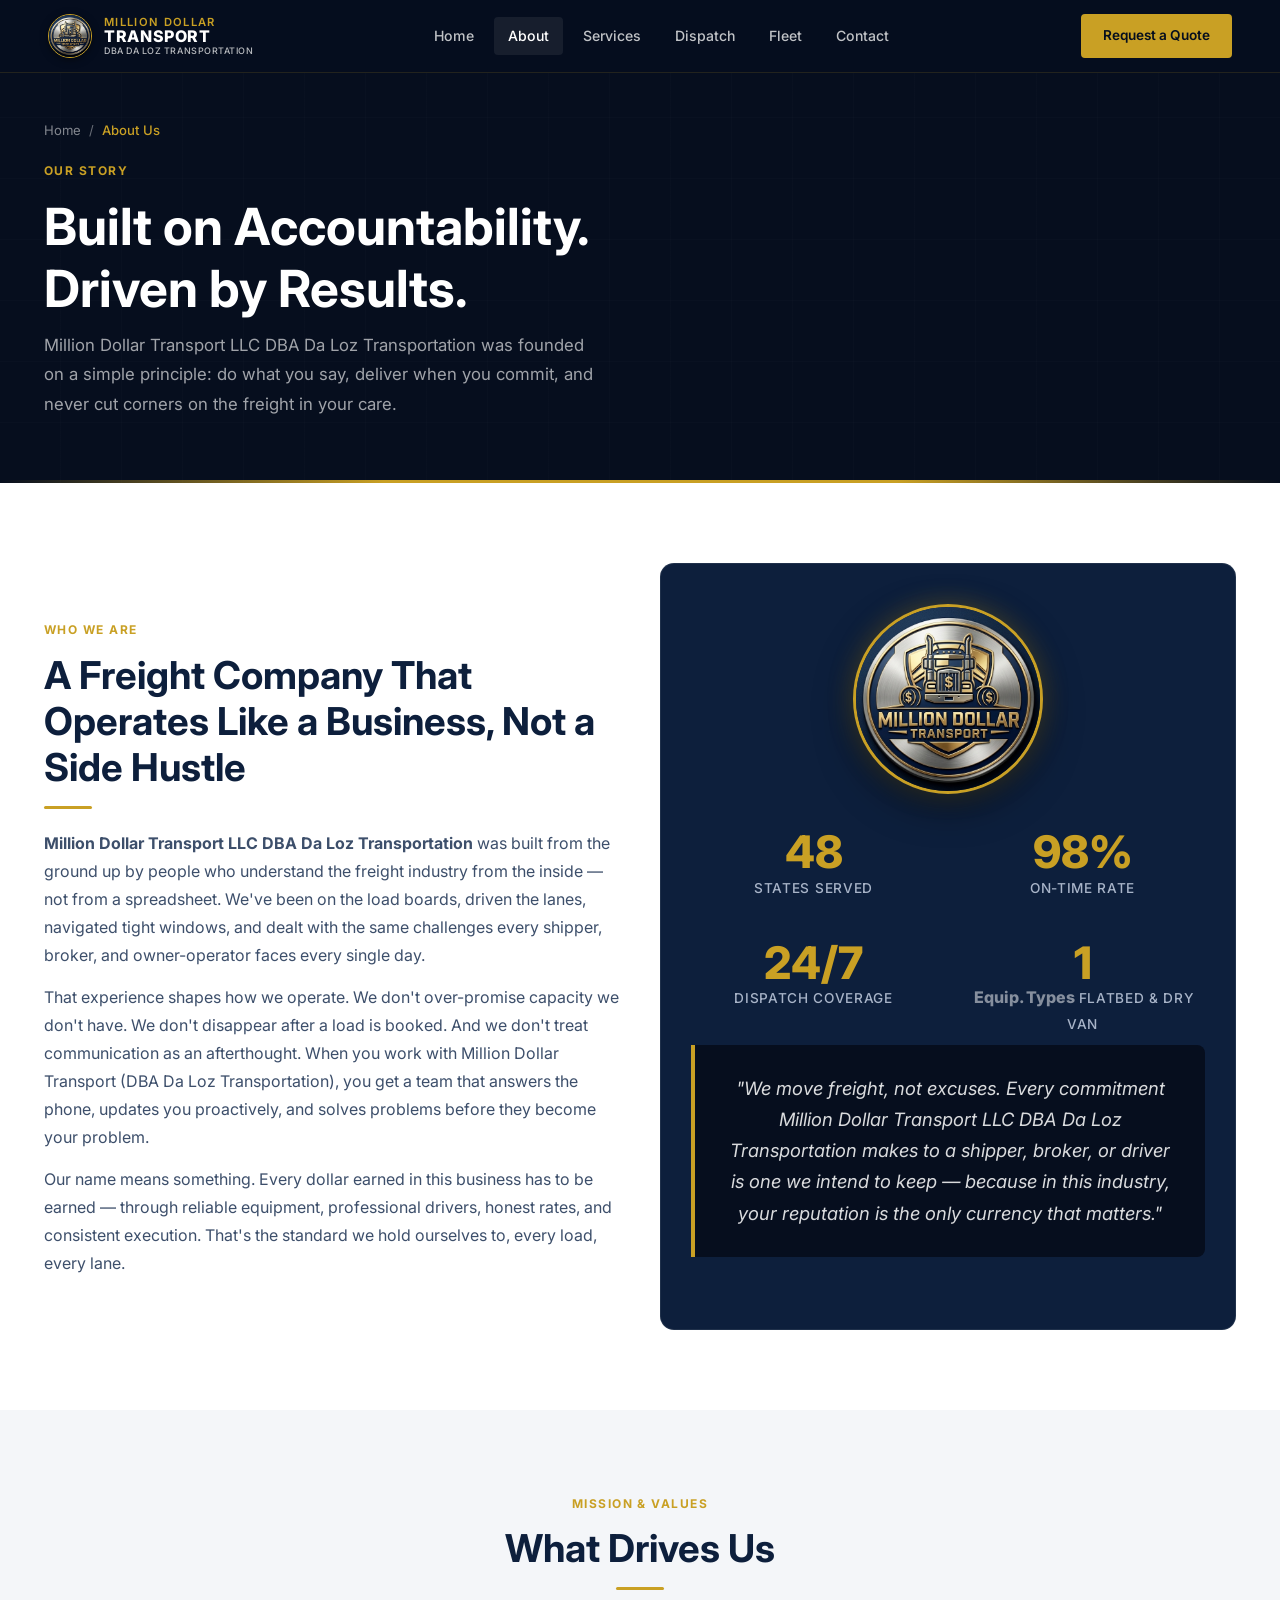
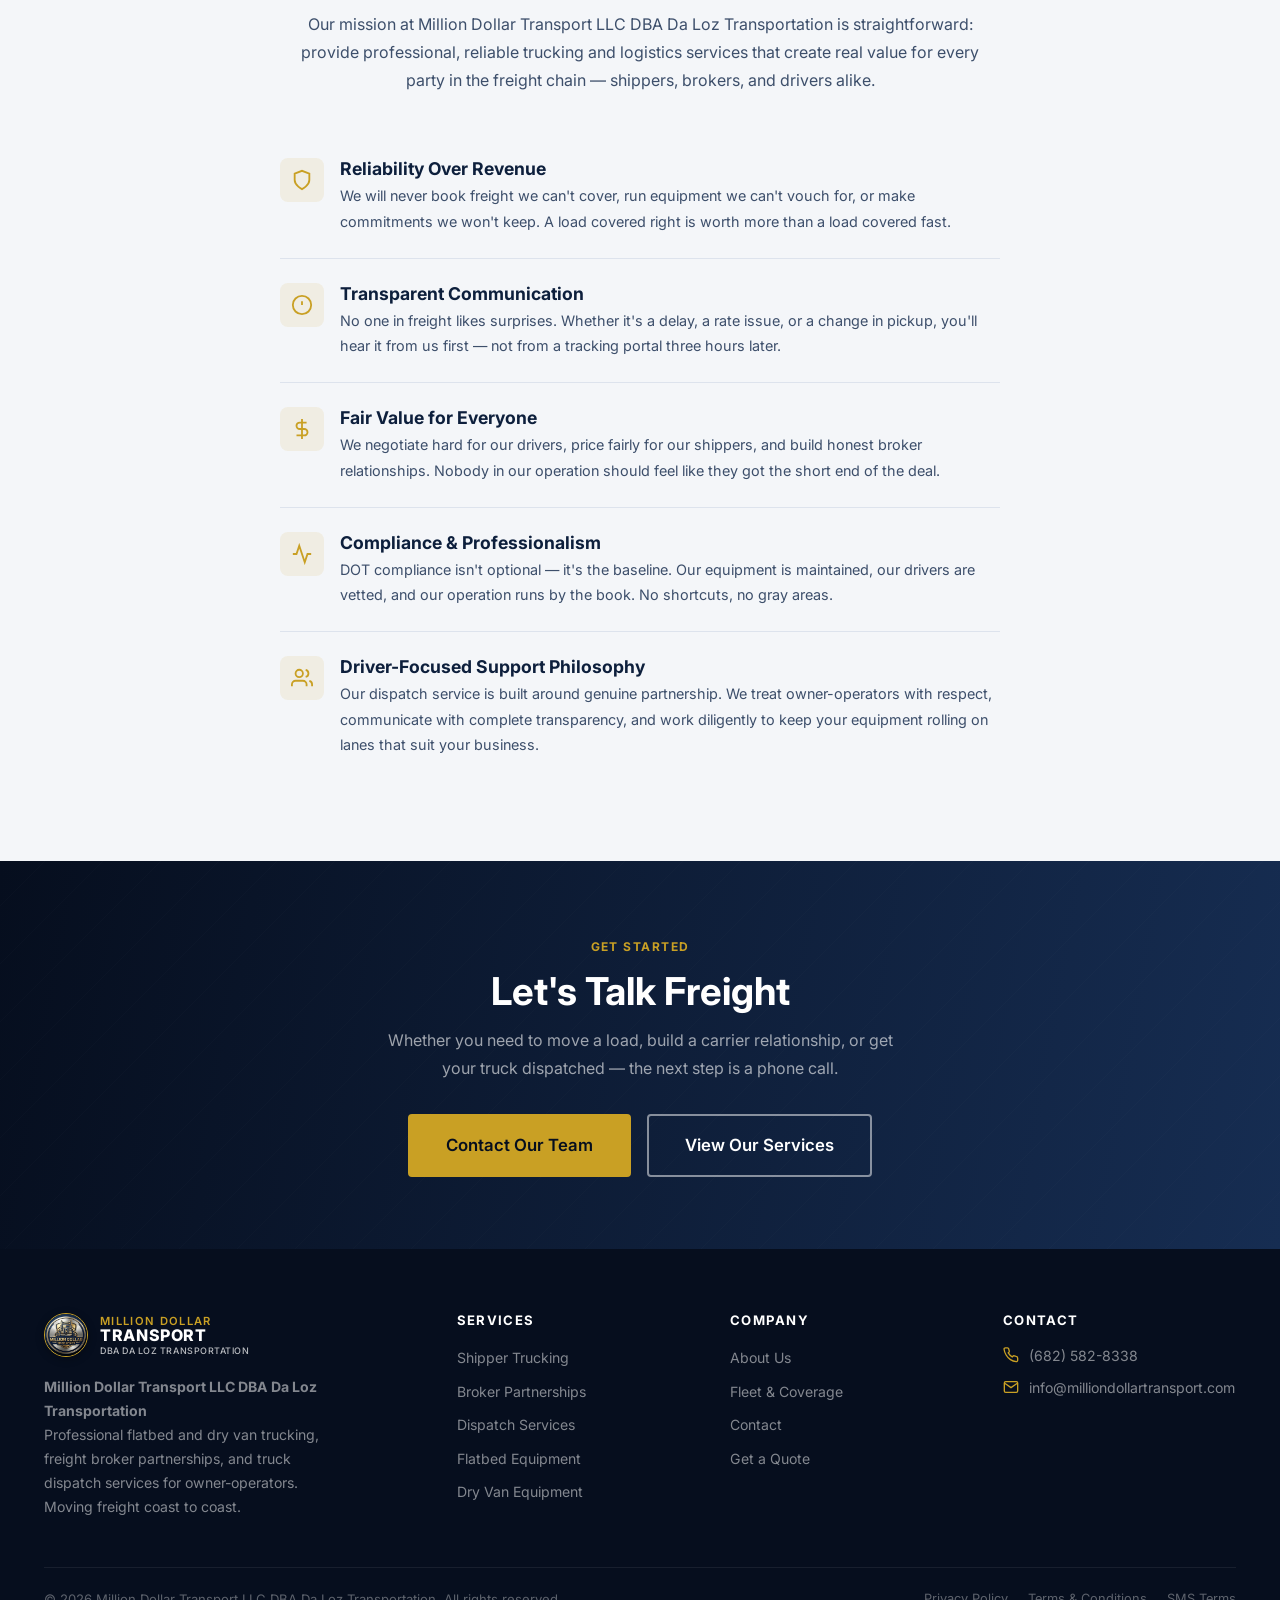
==== commit bae9f8cf: "Add DBA subtitle to all nav headers/footers, update body text with full entity name, add nav-logo-db" ====
--- a/about.html
+++ b/about.html
@@ -20,6 +20,7 @@
       <div class="nav-logo-text">
         <span class="nav-logo-line1">Million Dollar</span>
         <span class="nav-logo-line2">Transport</span>
+        <span class="nav-logo-dba">DBA Da Loz Transportation</span>
       </div>
     </a>
     <div class="nav-links">
@@ -47,7 +48,7 @@
     <div class="breadcrumb"><a href="index.html">Home</a> / <span>About Us</span></div>
     <span class="section-label">Our Story</span>
     <h1>Built on Accountability.<br>Driven by Results.</h1>
-    <p>Million Dollar Transport was founded on a simple principle: do what you say, deliver when you commit, and never cut corners on the freight in your care.</p>
+    <p>Million Dollar Transport LLC DBA Da Loz Transportation was founded on a simple principle: do what you say, deliver when you commit, and never cut corners on the freight in your care.</p>
   </div>
 </section>
 
@@ -59,8 +60,8 @@
         <span class="section-label">Who We Are</span>
         <h2>A Freight Company That Operates Like a Business, Not a Side Hustle</h2>
         <div class="gold-rule"></div>
-        <p>Million Dollar Transport was built from the ground up by people who understand the freight industry from the inside — not from a spreadsheet. We've been on the load boards, driven the lanes, navigated tight windows, and dealt with the same challenges every shipper, broker, and owner-operator faces every single day.</p>
-        <p style="margin-top:14px;">That experience shapes how we operate. We don't over-promise capacity we don't have. We don't disappear after a load is booked. And we don't treat communication as an afterthought. When you work with Million Dollar Transport, you get a team that answers the phone, updates you proactively, and solves problems before they become your problem.</p>
+        <p><strong>Million Dollar Transport LLC DBA Da Loz Transportation</strong> was built from the ground up by people who understand the freight industry from the inside — not from a spreadsheet. We've been on the load boards, driven the lanes, navigated tight windows, and dealt with the same challenges every shipper, broker, and owner-operator faces every single day.</p>
+        <p style="margin-top:14px;">That experience shapes how we operate. We don't over-promise capacity we don't have. We don't disappear after a load is booked. And we don't treat communication as an afterthought. When you work with Million Dollar Transport (DBA Da Loz Transportation), you get a team that answers the phone, updates you proactively, and solves problems before they become your problem.</p>
         <p style="margin-top:14px;">Our name means something. Every dollar earned in this business has to be earned — through reliable equipment, professional drivers, honest rates, and consistent execution. That's the standard we hold ourselves to, every load, every lane.</p>
       </div>
       <div class="fade-in" style="transition-delay:.15s;">
@@ -87,7 +88,7 @@
           </div>
         </div>
         <div class="mission-block" style="margin-top:0;">
-          <p>"We move freight, not excuses. Every commitment we make to a shipper, broker, or driver is one we intend to keep — because in this industry, your reputation is the only currency that matters."</p>
+          <p>"We move freight, not excuses. Every commitment Million Dollar Transport LLC DBA Da Loz Transportation makes to a shipper, broker, or driver is one we intend to keep — because in this industry, your reputation is the only currency that matters."</p>
         </div>
       </div>
     </div>
@@ -102,7 +103,7 @@
         <span class="section-label">Mission &amp; Values</span>
         <h2>What Drives Us</h2>
         <div class="gold-rule gold-rule--center"></div>
-        <p>Our mission is straightforward: provide professional, reliable trucking and logistics services that create real value for every party in the freight chain — shippers, brokers, and drivers alike.</p>
+        <p>Our mission at Million Dollar Transport LLC DBA Da Loz Transportation is straightforward: provide professional, reliable trucking and logistics services that create real value for every party in the freight chain — shippers, brokers, and drivers alike.</p>
       </div>
       <div>
         <div class="value-card fade-in">
@@ -175,7 +176,7 @@
       <div class="footer-brand">
         <div class="footer-logo">
           <img src="images/logo.jpg" alt="Million Dollar Transport LLC DBA Da Loz Transportation Logo" class="footer-logo-img">
-          <div class="nav-logo-text"><span class="nav-logo-line1">Million Dollar</span><span class="nav-logo-line2">Transport</span></div>
+          <div class="nav-logo-text"><span class="nav-logo-line1">Million Dollar</span><span class="nav-logo-line2">Transport</span><span class="nav-logo-dba">DBA Da Loz Transportation</span></div>
         </div>
         <p><strong>Million Dollar Transport LLC DBA Da Loz Transportation</strong><br>Professional flatbed and dry van trucking, freight broker partnerships, and truck dispatch services for owner-operators. Moving freight coast to coast.</p>
       </div>
--- a/css/style.css
+++ b/css/style.css
@@ -389,6 +389,16 @@
   color: var(--white);
   text-transform: uppercase;
   letter-spacing: .04em;
+}
+.nav-logo-dba {
+  display: block;
+  font-size: .56rem;
+  font-weight: 500;
+  color: rgba(255, 255, 255, 0.72);
+  letter-spacing: .06em;
+  text-transform: uppercase;
+  margin-top: 2px;
+  line-height: 1;
 }
 
 /* Nav links */
